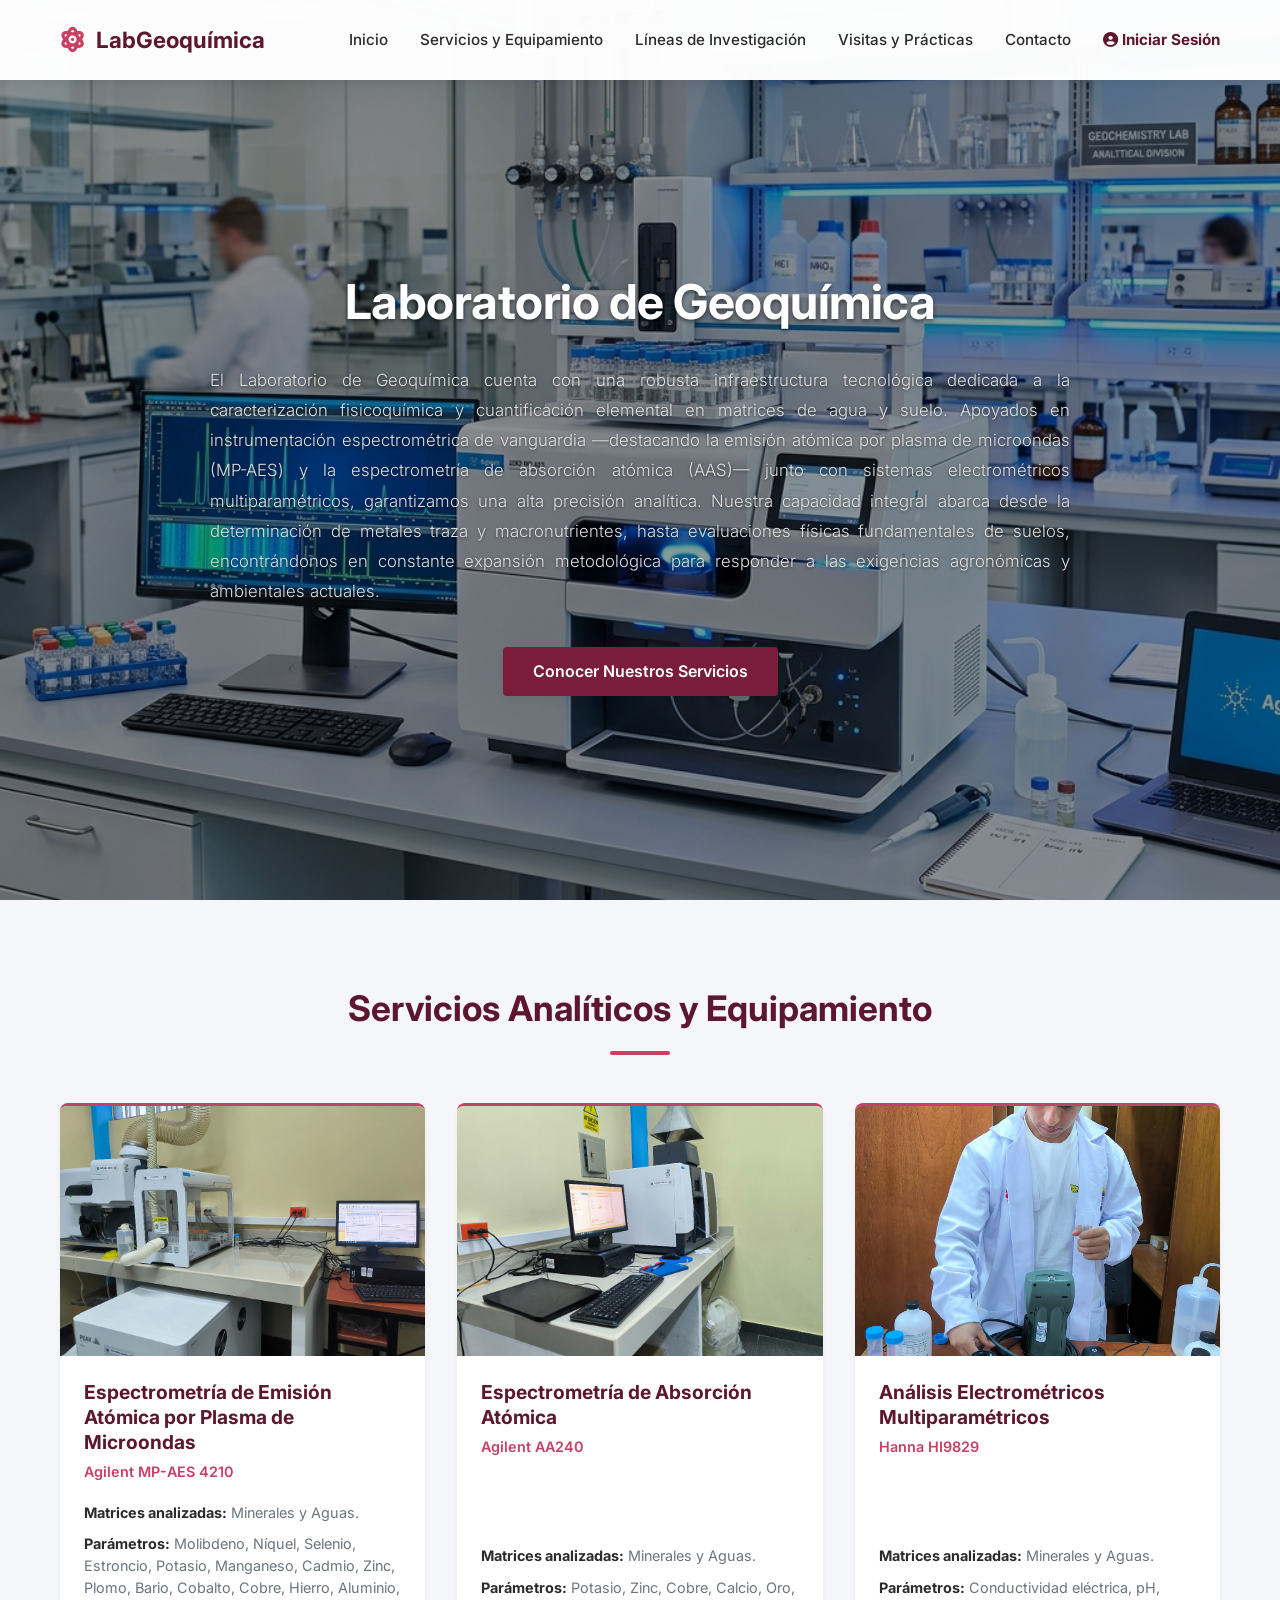
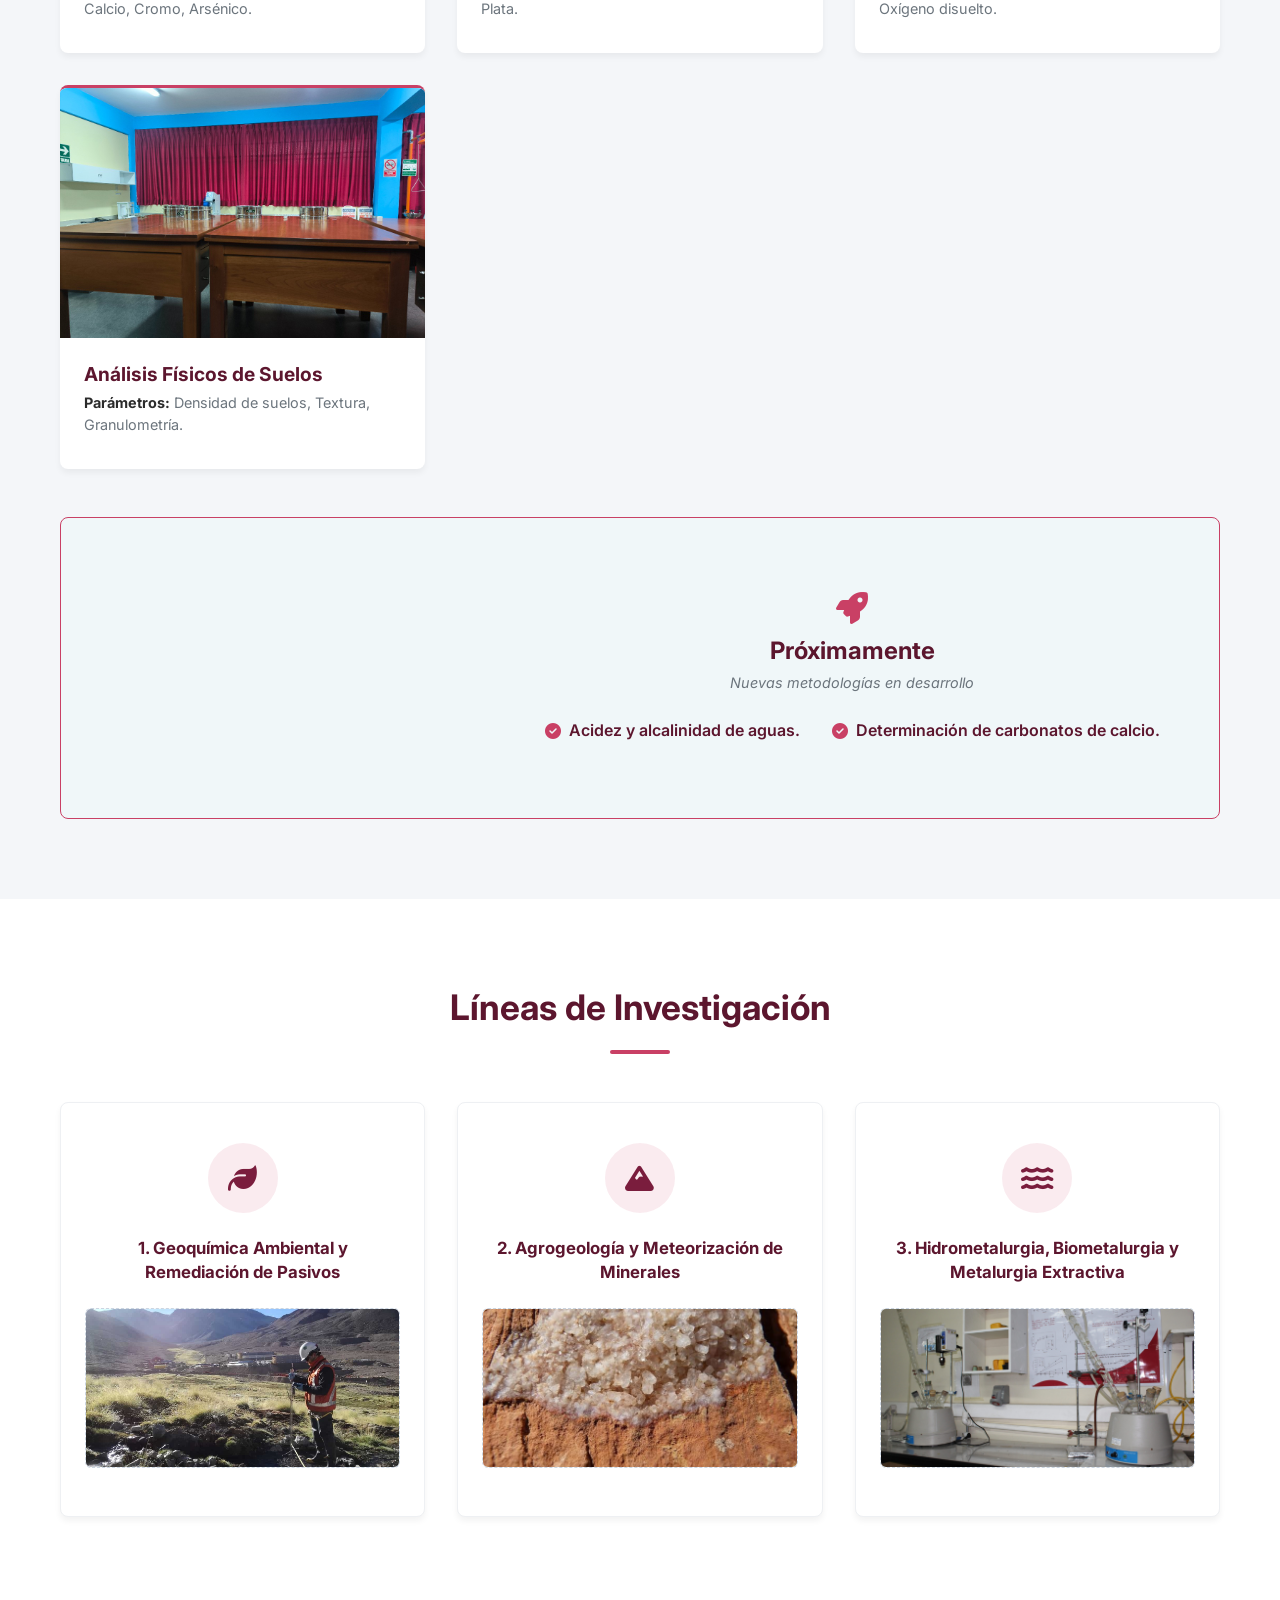
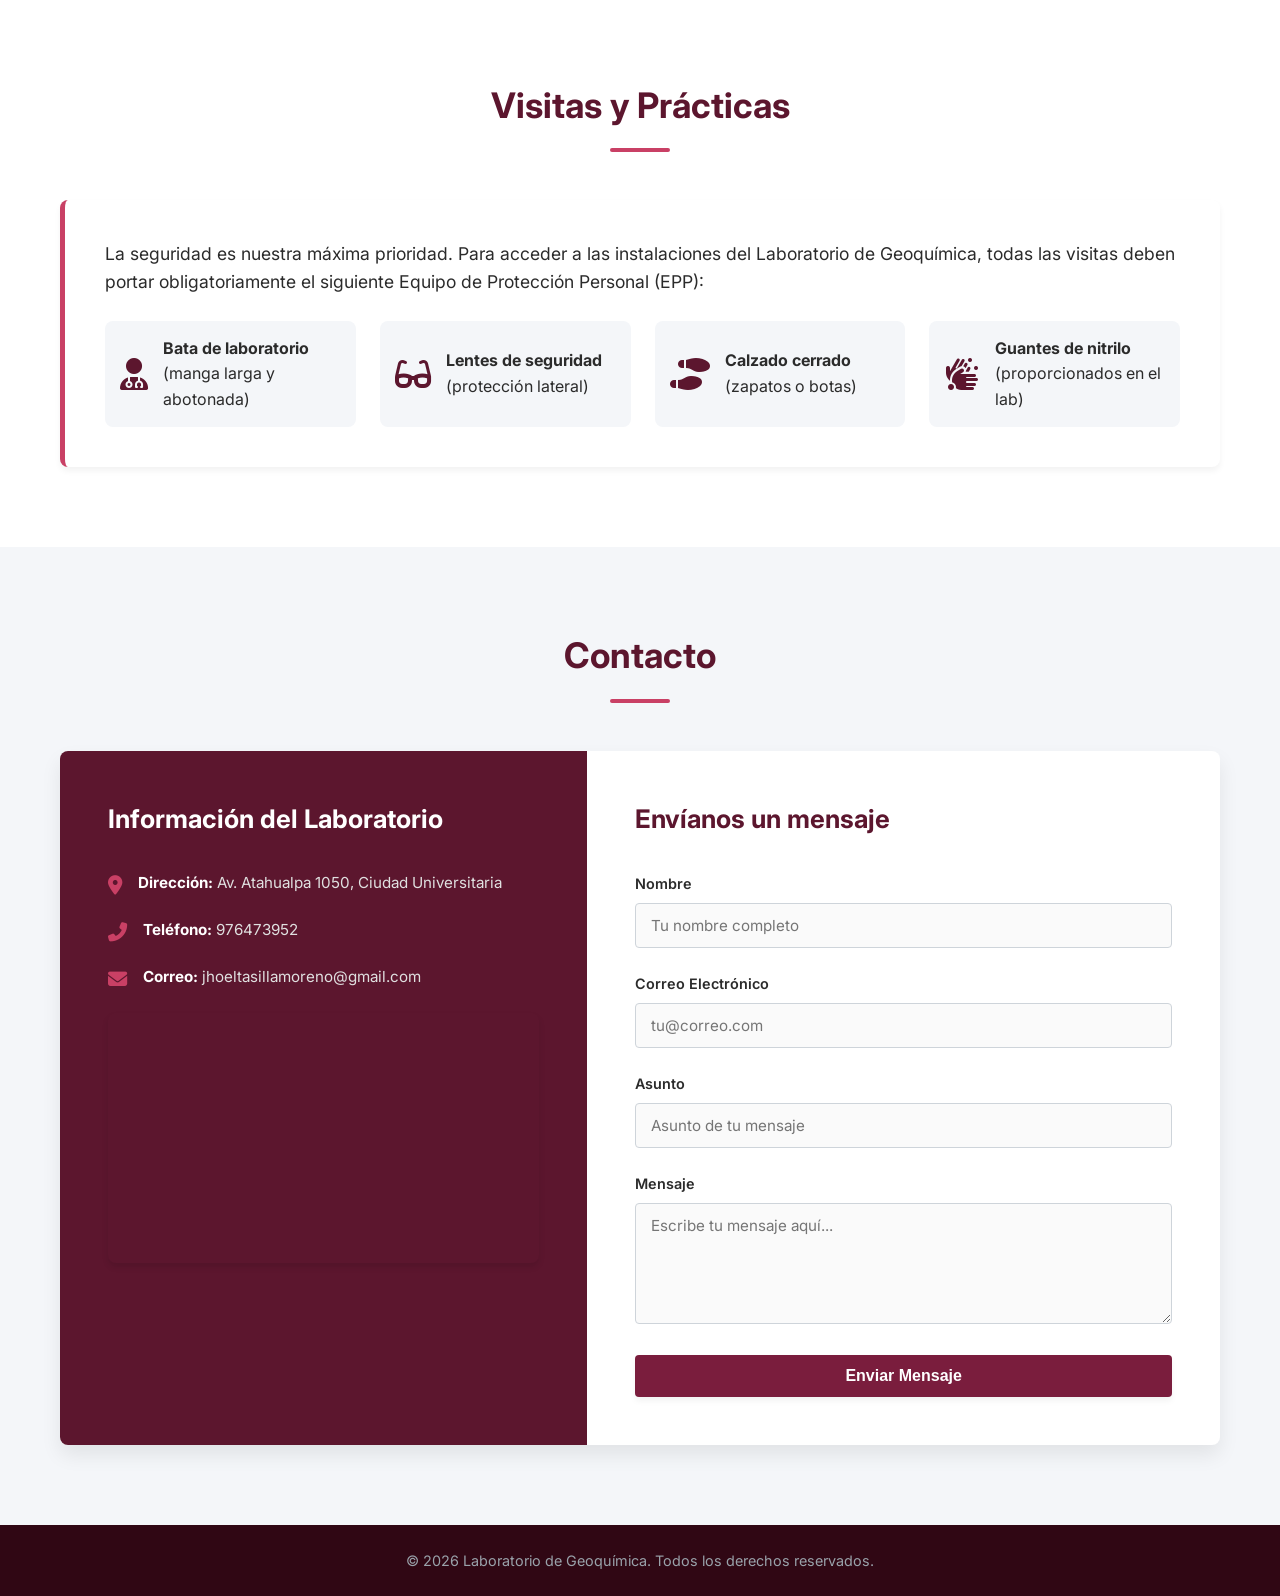
==== geoquimica_lab/index.html @ c83a53cc "init" ====
<!DOCTYPE html>
<html lang="es">
<head>
    <meta charset="UTF-8">
    <meta name="viewport" content="width=device-width, initial-scale=1.0">
    <title>Laboratorio de Geoquímica</title>
    <meta name="description" content="Laboratorio de Geoquímica: caracterización fisicoquímica y cuantificación elemental en matrices de agua y suelo.">
    <!-- Fuentes de Google: Inter (Estilo limpio, científico y moderno) -->
    <link href="https://fonts.googleapis.com/css2?family=Inter:wght@300;400;600;700&display=swap" rel="stylesheet">
    <!-- Iconos de FontAwesome -->
    <link rel="stylesheet" href="https://cdnjs.cloudflare.com/ajax/libs/font-awesome/6.4.0/css/all.min.css">
    <link rel="stylesheet" href="styles.css">
</head>
<body>
    <!-- Navbar -->
    <nav class="navbar">
        <div class="container">
            <a href="#" class="logo"><i class="fas fa-atom"></i> LabGeoquímica</a>
            <ul class="nav-links">
                <li><a href="#inicio">Inicio</a></li>
                <li><a href="#servicios">Servicios y Equipamiento</a></li>
                <li><a href="#investigacion">Líneas de Investigación</a></li>
                <li><a href="#epp">Visitas y Prácticas</a></li>
                <li><a href="#contacto">Contacto</a></li>
                <li><a href="#" id="loginBtn" style="color: var(--primary-color); font-weight: 700;"><i class="fas fa-user-circle"></i> Iniciar Sesión</a></li>
            </ul>
            <div class="hamburger">
                <i class="fas fa-bars"></i>
            </div>
        </div>
    </nav>

    <!-- Sección 1: Hero (Inicio) -->
    <header id="inicio" class="hero">
        <!-- SUGERENCIA DE FOTO: En el CSS (.hero) puedes reemplazar el gradiente de fondo por una fotografía panorámica del laboratorio -->
        <div class="container hero-content">
            <h1 class="reveal">Laboratorio de Geoquímica</h1>
            <p class="reveal">El Laboratorio de Geoquímica cuenta con una robusta infraestructura tecnológica dedicada a la caracterización fisicoquímica y cuantificación elemental en matrices de agua y suelo. Apoyados en instrumentación espectrométrica de vanguardia —destacando la emisión atómica por plasma de microondas (MP-AES) y la espectrometría de absorción atómica (AAS)— junto con sistemas electrométricos multiparamétricos, garantizamos una alta precisión analítica. Nuestra capacidad integral abarca desde la determinación de metales traza y macronutrientes, hasta evaluaciones físicas fundamentales de suelos, encontrándonos en constante expansión metodológica para responder a las exigencias agronómicas y ambientales actuales.</p>
            <a href="#servicios" class="btn btn-primary reveal">Conocer Nuestros Servicios</a>
        </div>
    </header>

    <!-- Sección 2: Servicios Analíticos y Equipamiento -->
    <section id="servicios" class="servicios section-padding bg-light">
        <div class="container">
            <h2 class="section-title reveal">Servicios Analíticos y Equipamiento</h2>
            <div class="grid cards-grid">
                
                <!-- A. Agilent MP-AES 4210 -->
                <a href="detalle-mp-aes.html" target="_blank" class="card reveal" style="text-decoration: none; color: inherit;">
                    <div class="card-img" style="background-image: url('mp-aes.jpg');"></div>
                    <div class="card-content">
                        <h3>Espectrometría de Emisión Atómica por Plasma de Microondas</h3>
                        <p class="subtitle">Agilent MP-AES 4210</p>
                        <div class="card-details">
                            <p><strong>Matrices analizadas:</strong> Minerales y Aguas.</p>
                            <p><strong>Parámetros:</strong> Molibdeno, Níquel, Selenio, Estroncio, Potasio, Manganeso, Cadmio, Zinc, Plomo, Bario, Cobalto, Cobre, Hierro, Aluminio, Calcio, Cromo, Arsénico.</p>
                        </div>
                    </div>
                </a>

                <!-- B. Agilent AA240 -->
                <a href="detalle-aa240.html" target="_blank" class="card reveal" style="text-decoration: none; color: inherit;">
                    <div class="card-img" style="background-image: url('aa240.jpg');"></div>
                    <div class="card-content">
                        <h3>Espectrometría de Absorción Atómica</h3>
                        <p class="subtitle">Agilent AA240</p>
                        <div class="card-details mt-2">
                            <p><strong>Matrices analizadas:</strong> Minerales y Aguas.</p>
                            <p><strong>Parámetros:</strong> Potasio, Zinc, Cobre, Calcio, Oro, Plata.</p>
                        </div>
                    </div>
                </a>

                <!-- C. Hanna HI9829 -->
                <a href="detalle-electrometricos.html" target="_blank" class="card reveal" style="text-decoration: none; color: inherit;">
                    <div class="card-img" style="background-image: url('electroquimicos.jpg');"></div>
                    <div class="card-content">
                        <h3>Análisis Electrométricos Multiparamétricos</h3>
                        <p class="subtitle">Hanna HI9829</p>
                        <div class="card-details mt-2">
                            <p><strong>Matrices analizadas:</strong> Minerales y Aguas.</p>
                            <p><strong>Parámetros:</strong> Conductividad eléctrica, pH, Oxígeno disuelto.</p>
                        </div>
                    </div>
                </a>

                <!-- D. Análisis Físicos de Suelos -->
                <a href="detalle-suelos.html" target="_blank" class="card reveal" style="text-decoration: none; color: inherit;">
                    <div class="card-img" style="background-image: url('granulometria.jpg');"></div>
                    <div class="card-content">
                        <h3>Análisis Físicos de Suelos</h3>
                        <div class="card-details mt-2">
                            <p><strong>Parámetros:</strong> Densidad de suelos, Textura, Granulometría.</p>
                        </div>
                    </div>
                </a>

            </div>

            <!-- E. Próximamente -->
            <a href="detalle-carbonatos.html" target="_blank" class="upcoming-services reveal mt-5" style="text-decoration: none; color: inherit;">
                <div class="upcoming-img" style="background-image: url('carbonatos.jpg');"></div>
                <div class="upcoming-content">
                    <div class="upcoming-header">
                        <i class="fas fa-rocket"></i>
                        <h3>Próximamente</h3>
                        <p>Nuevas metodologías en desarrollo</p>
                    </div>
                    <ul class="upcoming-list">
                        <li><i class="fas fa-check-circle"></i> Acidez y alcalinidad de aguas.</li>
                        <li><i class="fas fa-check-circle"></i> Determinación de carbonatos de calcio.</li>
                    </ul>
                </div>
            </a>
        </div>
    </section>

    <!-- Sección 3: Líneas de Investigación -->
    <section id="investigacion" class="investigacion section-padding">
        <div class="container">
            <h2 class="section-title reveal">Líneas de Investigación</h2>
            <div class="grid research-grid">
                
                <div class="research-item reveal">
                    <div class="icon-box"><i class="fas fa-leaf"></i></div>
                    <h4>1. Geoquímica Ambiental y Remediación de Pasivos</h4>
                    <div style="margin-top: 1.5rem; text-align: center;">
                        <img src="linea1.jpg" alt="Geoquímica Ambiental" style="width: 100%; height: 160px; object-fit: cover; border-radius: 6px; background: #f8f9fa; border: 1px dashed #cbd5e1;">
                    </div>
                </div>

                <div class="research-item reveal">
                    <div class="icon-box"><i class="fas fa-mountain"></i></div>
                    <h4>2. Agrogeología y Meteorización de Minerales</h4>
                    <div style="margin-top: 1.5rem; text-align: center;">
                        <img src="linea2.jpg" alt="Agrogeología" style="width: 100%; height: 160px; object-fit: cover; border-radius: 6px; background: #f8f9fa; border: 1px dashed #cbd5e1;">
                    </div>
                </div>

                <div class="research-item reveal">
                    <div class="icon-box"><i class="fas fa-water"></i></div>
                    <h4>3. Hidrometalurgia, Biometalurgia y Metalurgia Extractiva</h4>
                    <div style="margin-top: 1.5rem; text-align: center;">
                        <img src="linea3.jpg" alt="Hidrometalurgia y Biometalurgia" style="width: 100%; height: 160px; object-fit: cover; border-radius: 6px; background: #f8f9fa; border: 1px dashed #cbd5e1;">
                    </div>
                </div>

            </div>
        </div>
    </section>

    <!-- Sección EPP: Visitas y Prácticas -->
    <section id="epp" class="section-padding">
        <div class="container">
            <h2 class="section-title reveal">Visitas y Prácticas</h2>
            <div class="reveal" style="background: var(--bg-white); padding: 2.5rem; border-radius: 8px; box-shadow: var(--shadow-sm); border-left: 5px solid var(--accent-color);">
                <p style="margin-bottom: 1.5rem; font-size: 1.1rem; color: var(--text-color);">La seguridad es nuestra máxima prioridad. Para acceder a las instalaciones del Laboratorio de Geoquímica, todas las visitas deben portar obligatoriamente el siguiente Equipo de Protección Personal (EPP):</p>
                <div class="grid" style="grid-template-columns: repeat(auto-fit, minmax(200px, 1fr)); gap: 1.5rem;">
                    <div style="display: flex; align-items: center; gap: 15px; padding: 15px; background: var(--bg-light); border-radius: 8px;">
                        <i class="fas fa-user-md" style="font-size: 2rem; color: var(--primary-color);"></i>
                        <span><strong>Bata de laboratorio</strong> (manga larga y abotonada)</span>
                    </div>
                    <div style="display: flex; align-items: center; gap: 15px; padding: 15px; background: var(--bg-light); border-radius: 8px;">
                        <i class="fas fa-glasses" style="font-size: 2rem; color: var(--primary-color);"></i>
                        <span><strong>Lentes de seguridad</strong> (protección lateral)</span>
                    </div>
                    <div style="display: flex; align-items: center; gap: 15px; padding: 15px; background: var(--bg-light); border-radius: 8px;">
                        <i class="fas fa-shoe-prints" style="font-size: 2rem; color: var(--primary-color);"></i>
                        <span><strong>Calzado cerrado</strong> (zapatos o botas)</span>
                    </div>
                    <div style="display: flex; align-items: center; gap: 15px; padding: 15px; background: var(--bg-light); border-radius: 8px;">
                        <i class="fas fa-hands-wash" style="font-size: 2rem; color: var(--primary-color);"></i>
                        <span><strong>Guantes de nitrilo</strong> (proporcionados en el lab)</span>
                    </div>
                </div>
            </div>
        </div>
    </section>

    <!-- Sección 4: Contacto -->
    <section id="contacto" class="contacto section-padding bg-light">
        <div class="container">
            <h2 class="section-title reveal">Contacto</h2>
            <div class="contact-wrapper">
                
                <div class="contact-info reveal">
                    <h3>Información del Laboratorio</h3>
                    <div class="info-item">
                        <i class="fas fa-map-marker-alt"></i>
                        <p><strong>Dirección:</strong> Av. Atahualpa 1050, Ciudad Universitaria</p>
                    </div>
                    <div class="info-item">
                        <i class="fas fa-phone-alt"></i>
                        <p><strong>Teléfono:</strong> 976473952</p>
                    </div>
                    <div class="info-item">
                        <i class="fas fa-envelope"></i>
                        <p><strong>Correo:</strong> jhoeltasillamoreno@gmail.com</p>
                    </div>

                    <!-- Integración con Google Maps -->
                    <div class="mt-3" style="width: 100%; height: 250px;">
                        <iframe 
                            src="https://maps.google.com/maps?q=Av.%20Atahualpa%201050,%20Ciudad%20Universitaria&t=&z=16&ie=UTF8&iwloc=&output=embed" 
                            width="100%" 
                            height="100%" 
                            style="border:0; border-radius: 8px; box-shadow: 0 4px 6px rgba(0,0,0,0.1);" 
                            allowfullscreen="" 
                            loading="lazy">
                        </iframe>
                    </div>
                </div>

                <div class="contact-form-container reveal">
                    <h3>Envíanos un mensaje</h3>
                    <form id="contactForm" class="contact-form" action="https://formsubmit.co/stasillam15@unc.edu.pe" method="POST">
                        <input type="hidden" name="_captcha" value="false">
                        <input type="hidden" name="_template" value="table">
                        <div class="form-group">
                            <label for="nombre">Nombre</label>
                            <input type="text" id="nombre" name="nombre" required placeholder="Tu nombre completo">
                        </div>
                        <div class="form-group">
                            <label for="correo">Correo Electrónico</label>
                            <input type="email" id="correo" name="correo" required placeholder="tu@correo.com">
                        </div>
                        <div class="form-group">
                            <label for="asunto">Asunto</label>
                            <input type="text" id="asunto" name="asunto" required placeholder="Asunto de tu mensaje">
                        </div>
                        <div class="form-group">
                            <label for="mensaje">Mensaje</label>
                            <textarea id="mensaje" name="mensaje" rows="5" required placeholder="Escribe tu mensaje aquí..."></textarea>
                        </div>
                        <button type="submit" class="btn btn-primary w-100">Enviar Mensaje</button>
                    </form>
                </div>

            </div>
        </div>
    </section>

    <!-- Footer -->
    <footer class="footer">
        <div class="container">
            <p>&copy; 2026 Laboratorio de Geoquímica. Todos los derechos reservados.</p>
        </div>
    </footer>

    <!-- Login Modal -->
    <div id="loginModal" class="modal-overlay">
        <div class="modal-content">
            <span class="close-modal">&times;</span>
            <h2 style="color: var(--primary-color); margin-bottom: 1.5rem; text-align: center;"><i class="fas fa-lock"></i> Acceso al Dashboard</h2>
            <form id="loginForm">
                <div style="margin-bottom: 1rem;">
                    <label for="userId" style="display:block; margin-bottom: 0.5rem; font-weight: 600;">Nombre o ID de Usuario</label>
                    <input type="text" id="userId" placeholder="Ingresa tu usuario" required style="width: 100%; padding: 10px; border: 1px solid #ccc; border-radius: 4px;">
                </div>
                <div style="margin-bottom: 1.5rem;">
                    <label for="userPassword" style="display:block; margin-bottom: 0.5rem; font-weight: 600;">Contraseña</label>
                    <input type="password" id="userPassword" placeholder="Tu contraseña" required style="width: 100%; padding: 10px; border: 1px solid #ccc; border-radius: 4px;">
                </div>
                <div id="loginError" style="color: red; font-size: 0.9rem; margin-bottom: 1rem; display: none; text-align: center;">Credenciales incorrectas.</div>
                <button type="submit" class="btn btn-primary" style="width: 100%;">Ingresar</button>
            </form>
        </div>
    </div>

    <script src="script.js"></script>
</body>
</html>
---- geoquimica_lab/styles.css ----
/* 
   =============================================
   VARIABLES Y CONFIGURACIÓN BASE (Paleta de color)
   ============================================= 
*/
:root {
    --primary-color: #5c162e;      /* Color vino profundo */
    --secondary-color: #7a1d3d;    /* Color vino medio */
    --accent-color: #c94065;       /* Rojo vino vibrante para detalles */
    --bg-light: #f4f6f9;           /* Gris muy claro limpio */
    --bg-white: #ffffff;           /* Blanco puro */
    --text-main: #2b2b2b;          /* Texto gris oscuro para fácil lectura */
    --text-muted: #6c757d;         /* Texto secundario */
    --transition: all 0.3s ease;
    --shadow-sm: 0 4px 6px rgba(0, 0, 0, 0.05);
    --shadow-md: 0 10px 20px rgba(0, 0, 0, 0.08);
}

* {
    margin: 0;
    padding: 0;
    box-sizing: border-box;
}

html {
    scroll-behavior: smooth;
    font-size: 16px;
}

body {
    font-family: 'Inter', sans-serif;
    color: var(--text-main);
    line-height: 1.6;
    background-color: var(--bg-white);
    overflow-x: hidden;
}

/* =============================================
   CLASES DE UTILIDAD GENERALES
   ============================================= */
.container {
    max-width: 1200px;
    margin: 0 auto;
    padding: 0 20px;
}

.section-padding {
    padding: 5rem 0;
}

.bg-light {
    background-color: var(--bg-light);
}

.mt-2 { margin-top: 1rem; }
.mt-3 { margin-top: 1.5rem; }
.mt-5 { margin-top: 3rem; }
.w-100 { width: 100%; }

.section-title {
    text-align: center;
    font-size: 2.2rem;
    color: var(--primary-color);
    margin-bottom: 3rem;
    position: relative;
    font-weight: 700;
}

/* Subrayado elegante para los títulos de sección */
.section-title::after {
    content: '';
    display: block;
    width: 60px;
    height: 4px;
    background-color: var(--accent-color);
    margin: 15px auto 0;
    border-radius: 2px;
}

.grid {
    display: grid;
    gap: 2rem;
}

/* Botones */
.btn {
    display: inline-block;
    padding: 12px 30px;
    border-radius: 4px;
    font-weight: 600;
    text-decoration: none;
    text-align: center;
    cursor: pointer;
    transition: var(--transition);
    border: none;
    font-size: 1rem;
}

.btn-primary {
    background-color: var(--secondary-color);
    color: var(--bg-white);
    box-shadow: var(--shadow-sm);
}

.btn-primary:hover {
    background-color: var(--primary-color);
    transform: translateY(-2px);
    box-shadow: var(--shadow-md);
}

/* Animaciones Reveal (Scroll) */
.reveal {
    opacity: 0;
    transform: translateY(30px);
    transition: all 0.8s ease-out;
}
.reveal.active {
    opacity: 1;
    transform: translateY(0);
}

/* =============================================
   MENÚ DE NAVEGACIÓN (NAVBAR)
   ============================================= */
.navbar {
    position: fixed;
    top: 0;
    left: 0;
    width: 100%;
    background-color: rgba(255, 255, 255, 0.98);
    box-shadow: var(--shadow-sm);
    z-index: 1000;
    transition: var(--transition);
}

.navbar .container {
    display: flex;
    justify-content: space-between;
    align-items: center;
    height: 80px;
}

.logo {
    font-size: 1.4rem;
    font-weight: 700;
    color: var(--primary-color);
    text-decoration: none;
    display: flex;
    align-items: center;
    gap: 10px;
}

.logo i {
    color: var(--accent-color);
    font-size: 1.6rem;
}

.nav-links {
    list-style: none;
    display: flex;
    gap: 2rem;
}

.nav-links a {
    text-decoration: none;
    color: var(--text-main);
    font-weight: 500;
    transition: var(--transition);
    position: relative;
    font-size: 0.95rem;
}

.nav-links a::after {
    content: '';
    position: absolute;
    width: 0;
    height: 2px;
    bottom: -6px;
    left: 0;
    background-color: var(--accent-color);
    transition: var(--transition);
}

.nav-links a:hover {
    color: var(--primary-color);
}

.nav-links a:hover::after {
    width: 100%;
}

.hamburger {
    display: none;
    font-size: 1.5rem;
    cursor: pointer;
    color: var(--primary-color);
}

/* =============================================
   SECCIÓN HERO (INICIO)
   ============================================= */
.hero {
    min-height: 100vh;
    display: flex;
    align-items: center;
    position: relative;
    background: url('espectrometro.png') center/cover no-repeat;
    background-attachment: fixed; /* Agrega un sutil efecto parallax */
    color: var(--bg-white);
    text-align: center;
    padding: 100px 20px 40px; /* Offset for navbar */
}

.hero::before {
    content: '';
    position: absolute;
    top: 0;
    left: 0;
    width: 100%;
    height: 100%;
    /* Capa oscura semitransparente para dar legibilidad al texto si usas foto */
    background: rgba(0, 0, 0, 0.4); 
    z-index: 1;
}

.hero-content {
    position: relative;
    z-index: 2;
    max-width: 900px;
}

.hero h1 {
    font-size: 3rem;
    font-weight: 700;
    margin-bottom: 1.5rem;
    letter-spacing: -0.5px;
    text-shadow: 0 2px 4px rgba(0,0,0,0.5);
}

.hero p {
    font-size: 1.05rem;
    font-weight: 300;
    margin-bottom: 2.5rem;
    line-height: 1.8;
    color: #e0e0e0;
    text-shadow: 0 1px 3px rgba(0,0,0,0.5);
    text-align: justify;
}

/* =============================================
   SECCIÓN: SERVICIOS Y EQUIPAMIENTO
   ============================================= */
.cards-grid {
    grid-template-columns: repeat(auto-fit, minmax(280px, 1fr));
}

.card {
    background-color: var(--bg-white);
    border-radius: 8px;
    overflow: hidden;
    box-shadow: var(--shadow-sm);
    transition: var(--transition);
    border-top: 3px solid var(--accent-color);
    display: flex;
    flex-direction: column;
}

.card:hover {
    transform: translateY(-8px);
    box-shadow: var(--shadow-md);
}

.card-img {
    height: 250px;
    background-color: #e9ecef;
    background-size: cover;
    background-position: center;
}

.card-content {
    padding: 1.5rem;
    flex-grow: 1;
    display: flex;
    flex-direction: column;
}

.card h3 {
    font-size: 1.2rem;
    color: var(--primary-color);
    margin-bottom: 0.3rem;
    line-height: 1.3;
}

.card .subtitle {
    font-size: 0.9rem;
    color: var(--accent-color);
    font-weight: 600;
    margin-bottom: 1.2rem;
}

.card-details {
    font-size: 0.9rem;
    color: var(--text-muted);
    margin-top: auto;
}

.card-details p {
    margin-bottom: 0.6rem;
    line-height: 1.5;
}

.card-details strong {
    color: var(--text-main);
}

/* Próximamente (Metodologías en desarrollo) */
.upcoming-services {
    background-color: #f0f7f9;
    border: 1px solid var(--accent-color);
    border-radius: 8px;
    padding: 0;
    text-align: center;
    display: flex;
    overflow: hidden;
    flex-wrap: wrap;
}

.upcoming-img {
    flex: 1;
    min-width: 300px;
    background-size: cover;
    background-position: center;
    min-height: 300px;
}

.upcoming-content {
    flex: 1.5;
    padding: 3rem;
    display: flex;
    flex-direction: column;
    justify-content: center;
}

.upcoming-header {
    margin-bottom: 1.5rem;
}

.upcoming-header i {
    font-size: 2rem;
    color: var(--accent-color);
    margin-bottom: 0.5rem;
}

.upcoming-header h3 {
    color: var(--primary-color);
    font-size: 1.5rem;
}

.upcoming-header p {
    color: var(--text-muted);
    font-style: italic;
    font-size: 0.9rem;
}

.upcoming-list {
    list-style: none;
    display: flex;
    flex-wrap: wrap;
    justify-content: center;
    gap: 2rem;
}

.upcoming-list li {
    font-size: 1rem;
    font-weight: 600;
    color: var(--primary-color);
    display: flex;
    align-items: center;
    gap: 0.5rem;
}

.upcoming-list i {
    color: var(--accent-color);
}

/* =============================================
   SECCIÓN: LÍNEAS DE INVESTIGACIÓN
   ============================================= */
.research-grid {
    grid-template-columns: repeat(auto-fit, minmax(240px, 1fr));
}

.research-item {
    text-align: center;
    padding: 2.5rem 1.5rem;
    background-color: var(--bg-white);
    border-radius: 8px;
    box-shadow: var(--shadow-sm);
    transition: var(--transition);
    border: 1px solid #eef0f3;
}

.research-item:hover {
    box-shadow: var(--shadow-md);
    transform: translateY(-5px);
    border-color: var(--accent-color);
}

.research-item .icon-box {
    width: 70px;
    height: 70px;
    margin: 0 auto 1.5rem;
    background-color: rgba(201, 64, 101, 0.1);
    border-radius: 50%;
    display: flex;
    align-items: center;
    justify-content: center;
    font-size: 1.8rem;
    color: var(--secondary-color);
    transition: var(--transition);
}

.research-item:hover .icon-box {
    background-color: var(--secondary-color);
    color: var(--bg-white);
}

.research-item h4 {
    font-size: 1.05rem;
    color: var(--primary-color);
    line-height: 1.4;
}

/* =============================================
   SECCIÓN: CONTACTO
   ============================================= */
.contact-wrapper {
    display: grid;
    grid-template-columns: 1fr 1.2fr;
    gap: 0; /* Sin gap porque están pegados, lo manejaremos con padding interno */
    background: var(--bg-white);
    border-radius: 8px;
    overflow: hidden;
    box-shadow: var(--shadow-md);
}

.contact-info {
    padding: 3rem;
    background-color: var(--primary-color);
    color: var(--bg-white);
}

.contact-info h3 {
    font-size: 1.6rem;
    margin-bottom: 2rem;
    color: var(--bg-white);
}

.info-item {
    display: flex;
    align-items: flex-start;
    gap: 1rem;
    margin-bottom: 1.5rem;
}

.info-item i {
    font-size: 1.2rem;
    color: var(--accent-color);
    margin-top: 4px;
}

.info-item p {
    font-size: 0.95rem;
    line-height: 1.5;
    color: #e0e0e0;
}

.info-item strong {
    color: var(--bg-white);
}

/* Contenedor del Mapa */
.map-placeholder {
    width: 100%;
    height: 220px;
    background-color: rgba(0, 0, 0, 0.2);
    border-radius: 4px;
    display: flex;
    flex-direction: column;
    align-items: center;
    justify-content: center;
    color: rgba(255, 255, 255, 0.6);
    border: 1px dashed rgba(255, 255, 255, 0.3);
    text-align: center;
    padding: 1rem;
}

.map-placeholder i {
    font-size: 2rem;
    margin-bottom: 0.5rem;
}

.contact-form-container {
    padding: 3rem;
}

.contact-form-container h3 {
    font-size: 1.6rem;
    color: var(--primary-color);
    margin-bottom: 2rem;
}

.form-group {
    margin-bottom: 1.5rem;
}

.form-group label {
    display: block;
    margin-bottom: 0.5rem;
    font-weight: 600;
    color: var(--text-main);
    font-size: 0.9rem;
}

.form-group input,
.form-group textarea {
    width: 100%;
    padding: 12px 15px;
    border: 1px solid #ced4da;
    border-radius: 4px;
    font-family: inherit;
    font-size: 0.95rem;
    transition: var(--transition);
    background-color: #fafafa;
}

.form-group input:focus,
.form-group textarea:focus {
    outline: none;
    border-color: var(--secondary-color);
    background-color: var(--bg-white);
    box-shadow: 0 0 0 3px rgba(122, 29, 61, 0.1);
}

/* =============================================
   FOOTER
   ============================================= */
.footer {
    background-color: #300714;
    color: #99a2aa;
    text-align: center;
    padding: 1.5rem 0;
    font-size: 0.9rem;
}

/* =============================================
   DISEÑO RESPONSIVE (MEDIA QUERIES)
   ============================================= */
@media (max-width: 992px) {
    .contact-wrapper {
        grid-template-columns: 1fr;
    }
}

@media (max-width: 768px) {
    .hero h1 { font-size: 2.2rem; }
    .hero p { 
        font-size: 0.95rem; 
        text-align: left;
    }
    .section-title { font-size: 1.8rem; }
    
    /* Adaptación del menú para móvil */
    .nav-links {
        position: absolute;
        top: 80px;
        left: -100%;
        flex-direction: column;
        background-color: var(--bg-white);
        width: 100%;
        text-align: center;
        transition: 0.3s cubic-bezier(0.4, 0, 0.2, 1);
        box-shadow: var(--shadow-md);
        gap: 0;
    }
    
    .nav-links.active {
        left: 0;
    }
    
    .nav-links li {
        margin: 0;
    }
    
    .nav-links a {
        display: block;
        padding: 1.5rem;
        border-bottom: 1px solid #f1f1f1;
    }
    
    .hamburger {
        display: block;
    }

    .contact-info, .contact-form-container {
        padding: 2rem 1.5rem;
    }
}

/* =============================================
   MODAL DE LOGIN
   ============================================= */
.modal-overlay {
    position: fixed;
    top: 0;
    left: 0;
    width: 100%;
    height: 100%;
    background: rgba(0, 0, 0, 0.6);
    display: flex;
    justify-content: center;
    align-items: center;
    z-index: 2000;
    opacity: 0;
    visibility: hidden;
    transition: all 0.3s ease;
}

.modal-overlay.active {
    opacity: 1;
    visibility: visible;
}

.modal-content {
    background: var(--bg-white);
    padding: 2.5rem;
    border-radius: 8px;
    width: 90%;
    max-width: 400px;
    position: relative;
    box-shadow: 0 10px 25px rgba(0,0,0,0.2);
    transform: translateY(-20px);
    transition: all 0.3s ease;
}

.modal-overlay.active .modal-content {
    transform: translateY(0);
}

.close-modal {
    position: absolute;
    top: 15px;
    right: 20px;
    font-size: 1.5rem;
    cursor: pointer;
    color: #666;
    transition: color 0.2s ease;
}

.close-modal:hover {
    color: var(--primary-color);
}
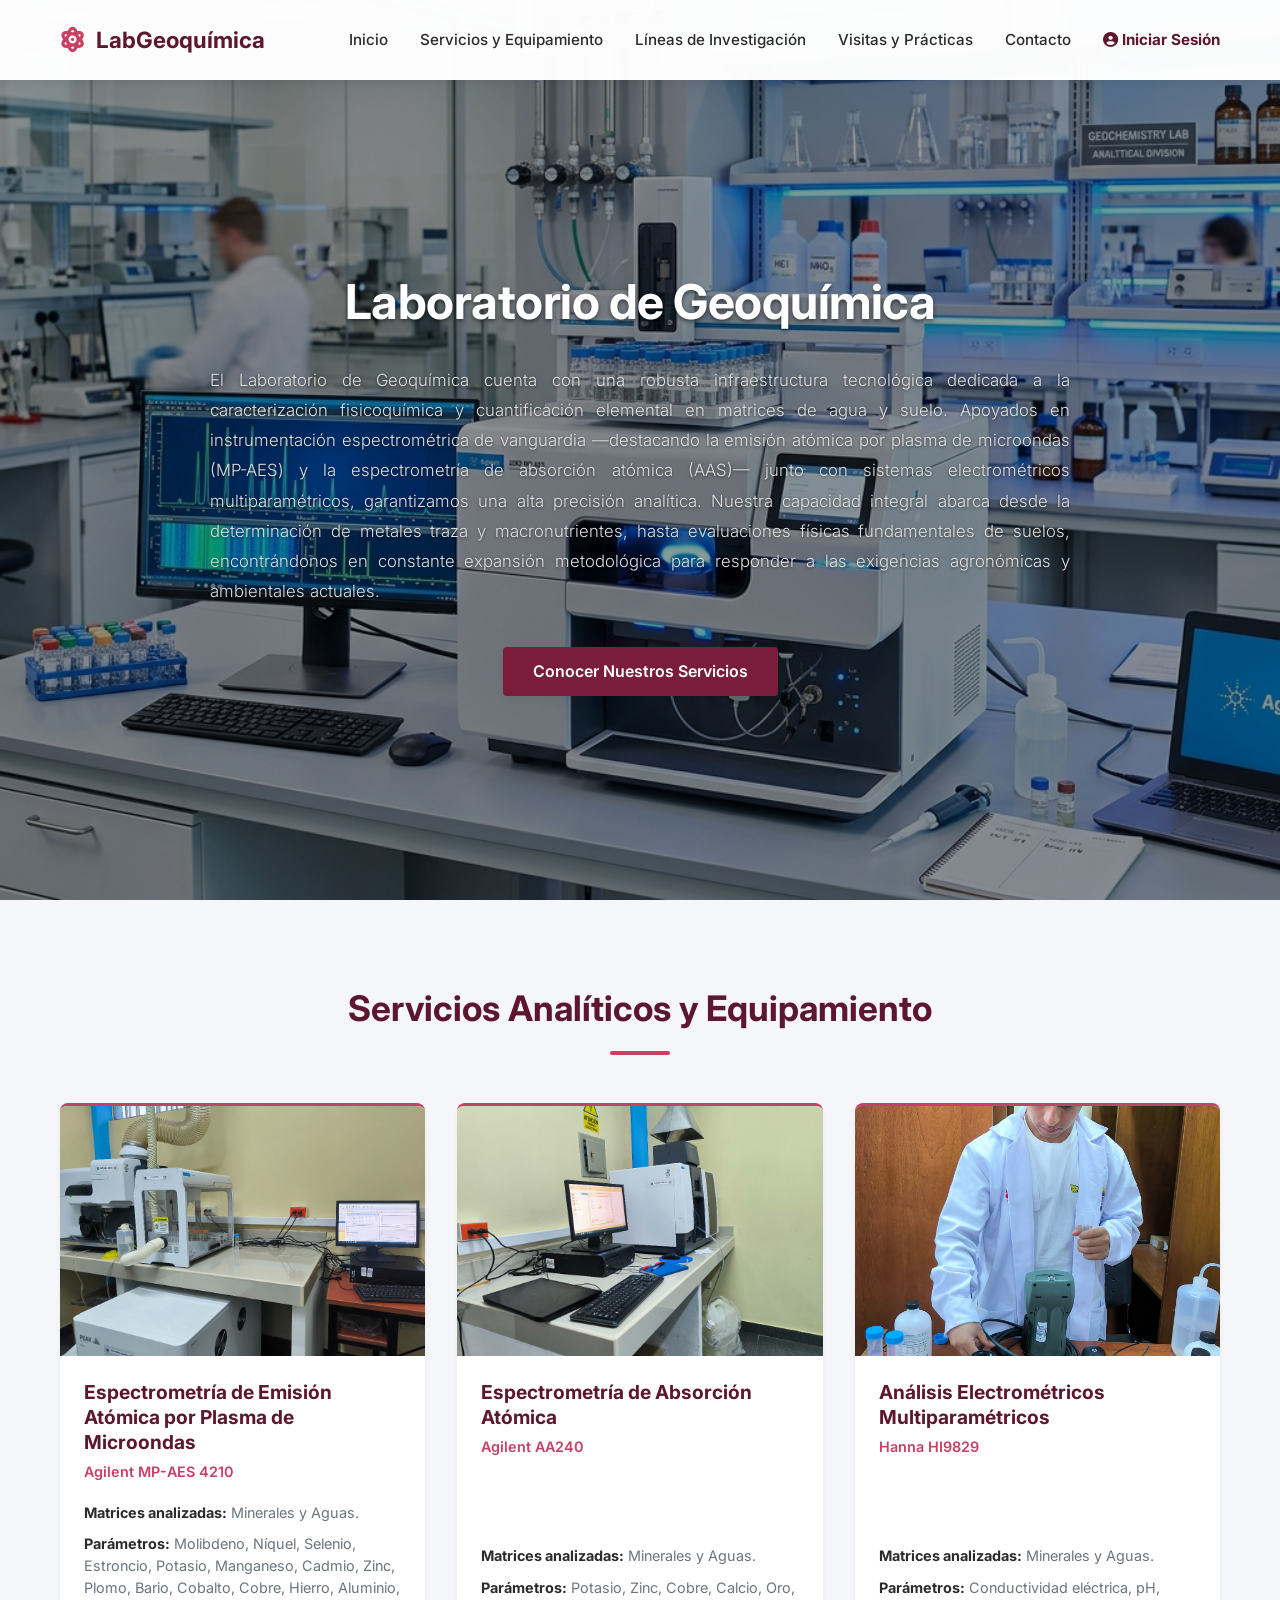
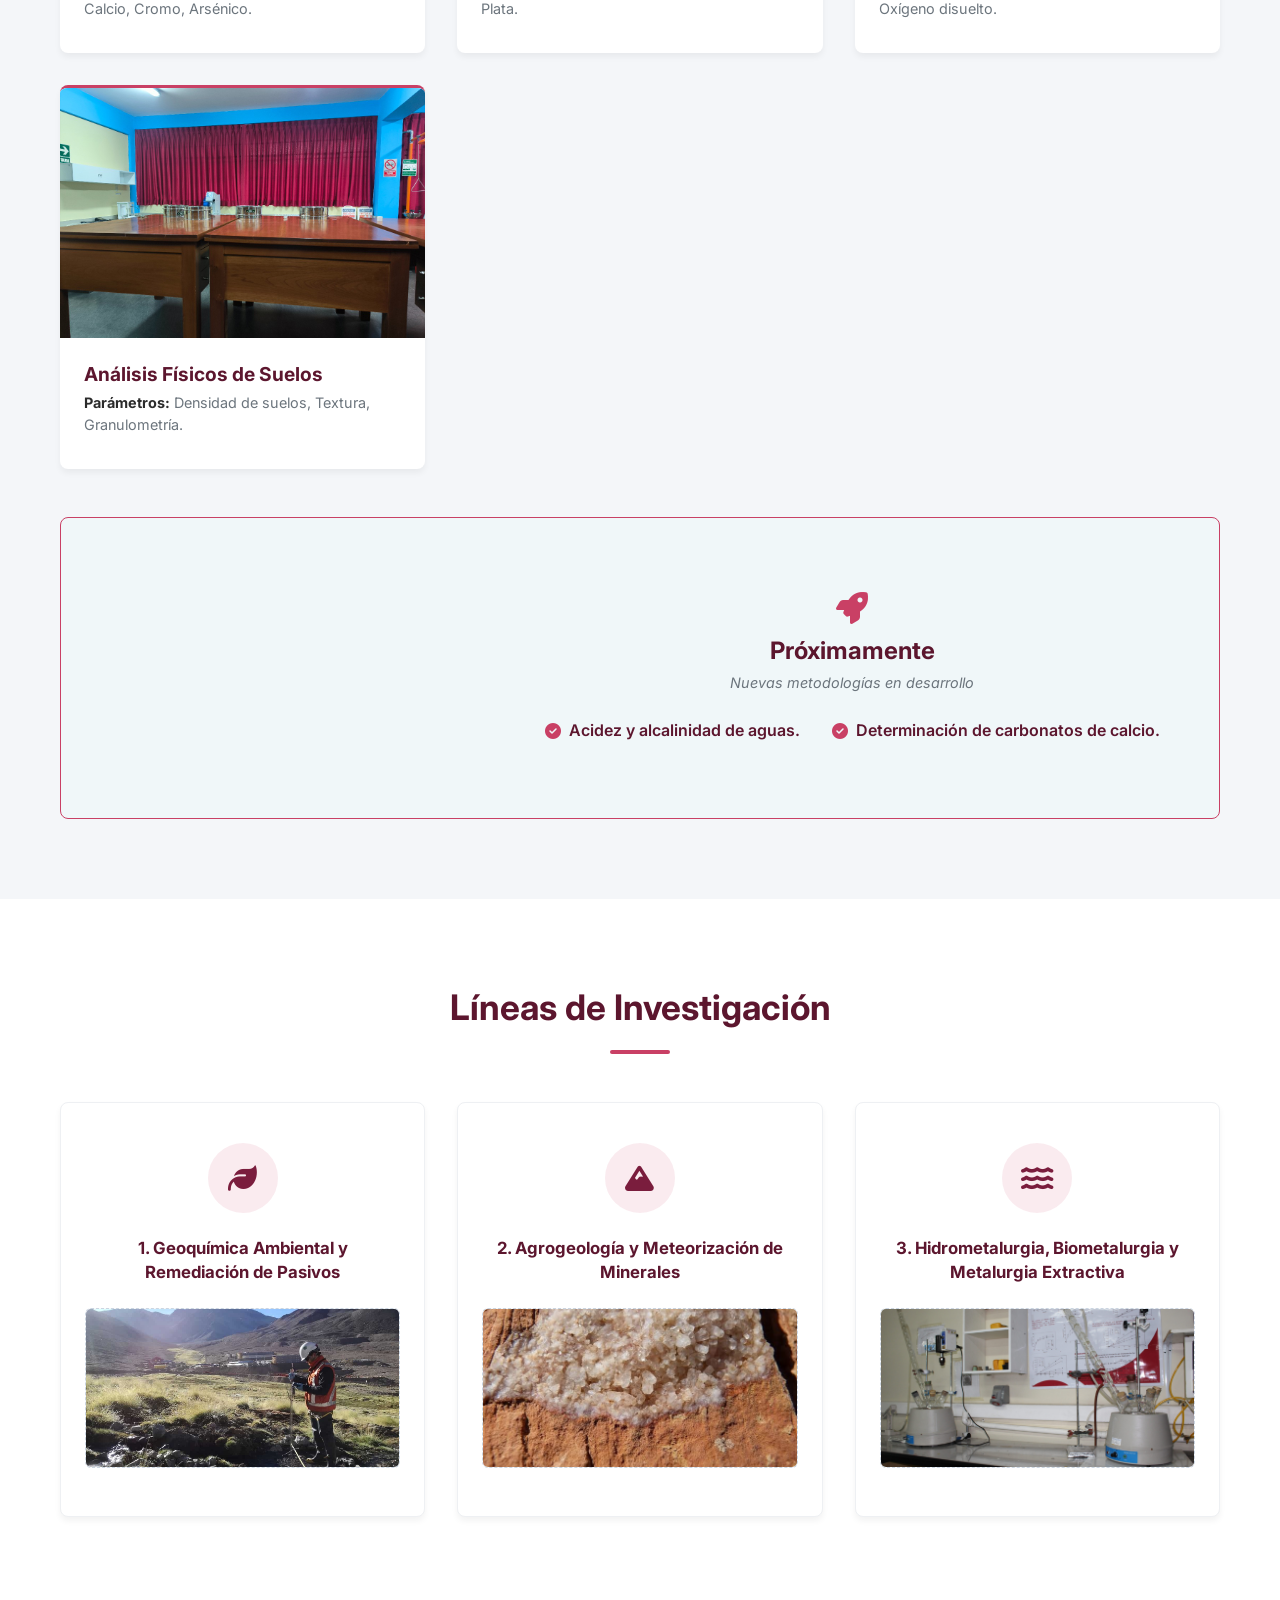
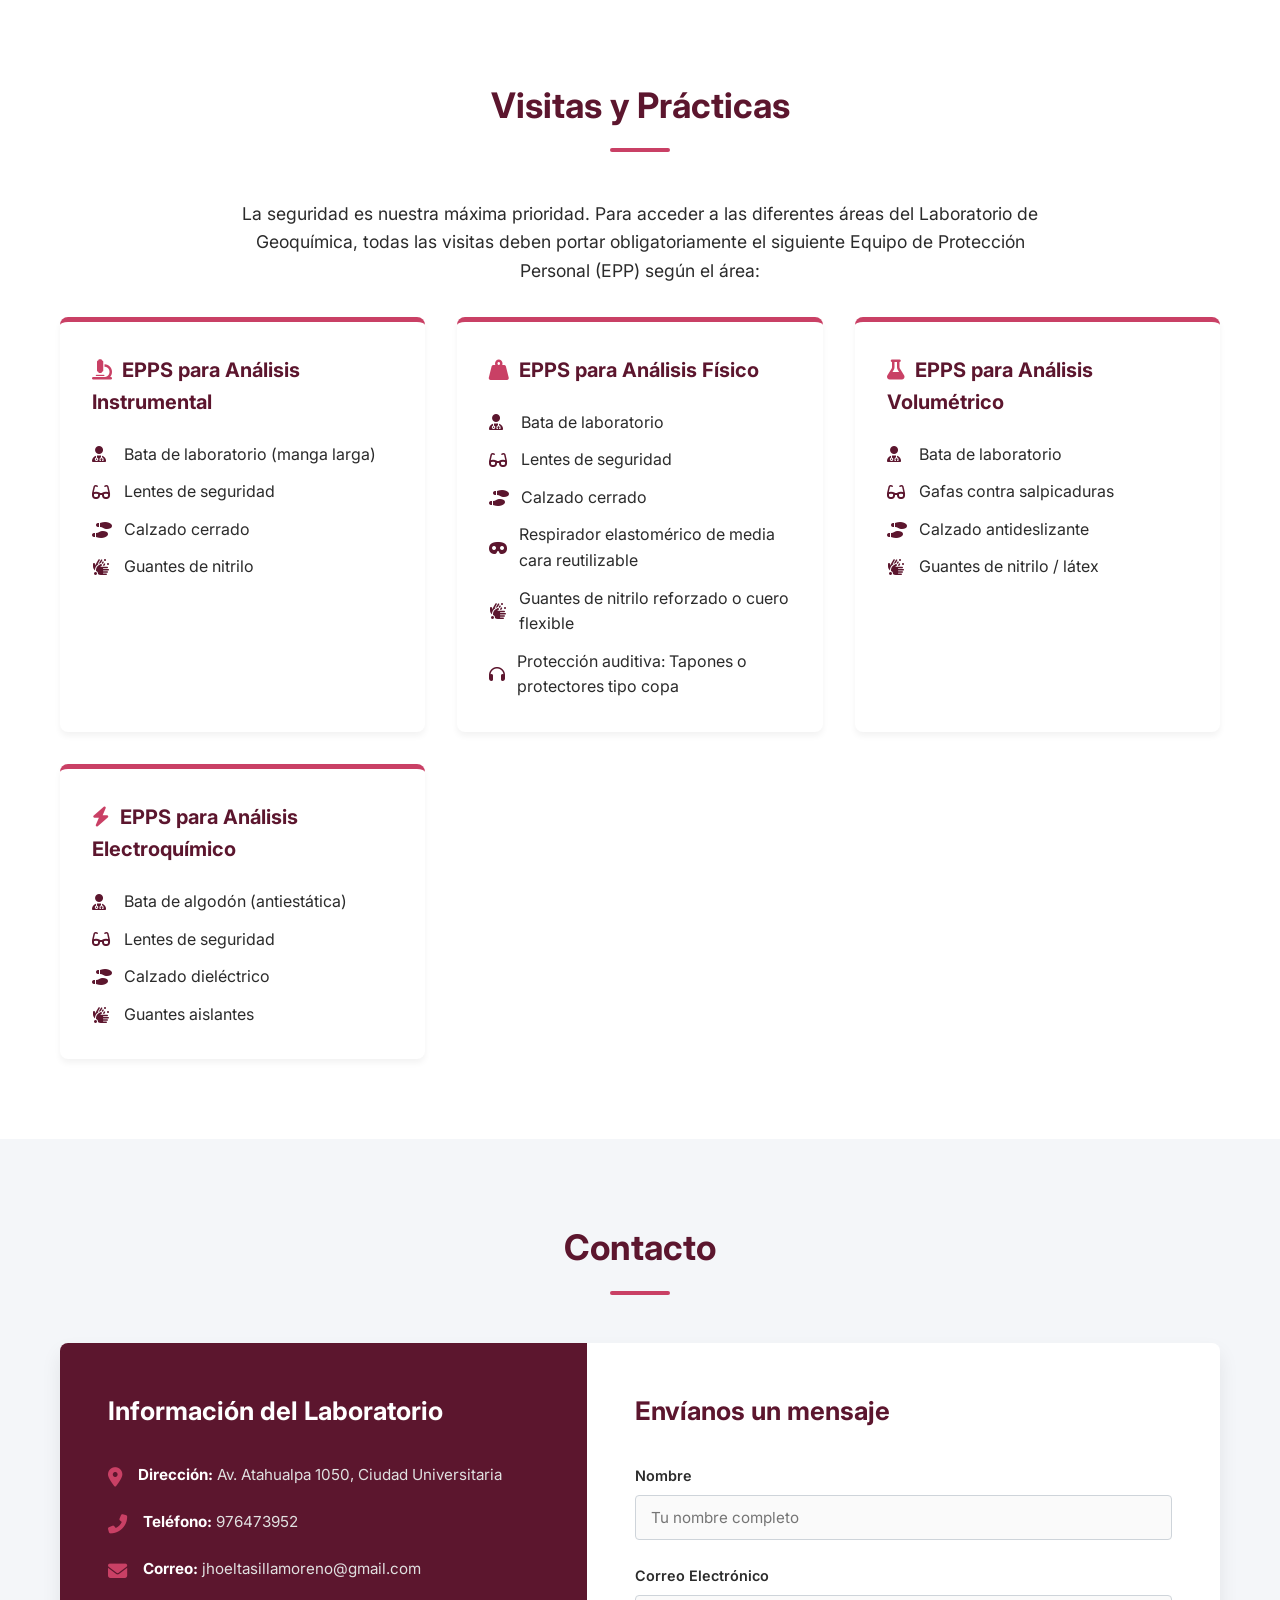
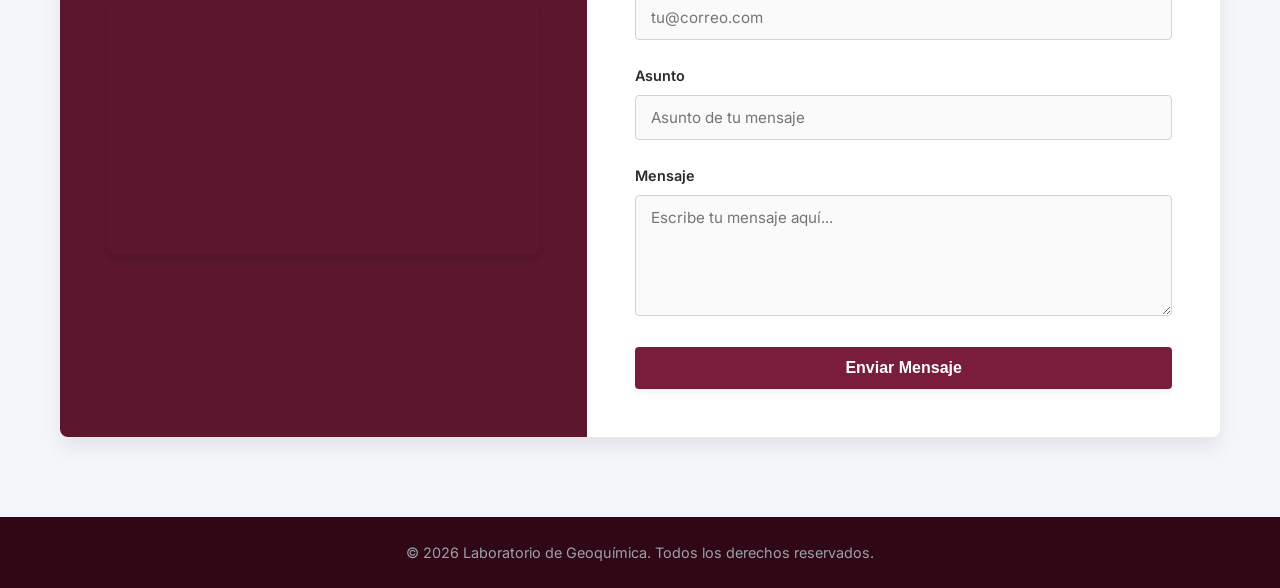
==== commit 67d4adbd: "Update index.html" ====
--- a/geoquimica_lab/index.html
+++ b/geoquimica_lab/index.html
@@ -154,25 +154,50 @@
     <section id="epp" class="section-padding">
         <div class="container">
             <h2 class="section-title reveal">Visitas y Prácticas</h2>
-            <div class="reveal" style="background: var(--bg-white); padding: 2.5rem; border-radius: 8px; box-shadow: var(--shadow-sm); border-left: 5px solid var(--accent-color);">
-                <p style="margin-bottom: 1.5rem; font-size: 1.1rem; color: var(--text-color);">La seguridad es nuestra máxima prioridad. Para acceder a las instalaciones del Laboratorio de Geoquímica, todas las visitas deben portar obligatoriamente el siguiente Equipo de Protección Personal (EPP):</p>
-                <div class="grid" style="grid-template-columns: repeat(auto-fit, minmax(200px, 1fr)); gap: 1.5rem;">
-                    <div style="display: flex; align-items: center; gap: 15px; padding: 15px; background: var(--bg-light); border-radius: 8px;">
-                        <i class="fas fa-user-md" style="font-size: 2rem; color: var(--primary-color);"></i>
-                        <span><strong>Bata de laboratorio</strong> (manga larga y abotonada)</span>
-                    </div>
-                    <div style="display: flex; align-items: center; gap: 15px; padding: 15px; background: var(--bg-light); border-radius: 8px;">
-                        <i class="fas fa-glasses" style="font-size: 2rem; color: var(--primary-color);"></i>
-                        <span><strong>Lentes de seguridad</strong> (protección lateral)</span>
-                    </div>
-                    <div style="display: flex; align-items: center; gap: 15px; padding: 15px; background: var(--bg-light); border-radius: 8px;">
-                        <i class="fas fa-shoe-prints" style="font-size: 2rem; color: var(--primary-color);"></i>
-                        <span><strong>Calzado cerrado</strong> (zapatos o botas)</span>
-                    </div>
-                    <div style="display: flex; align-items: center; gap: 15px; padding: 15px; background: var(--bg-light); border-radius: 8px;">
-                        <i class="fas fa-hands-wash" style="font-size: 2rem; color: var(--primary-color);"></i>
-                        <span><strong>Guantes de nitrilo</strong> (proporcionados en el lab)</span>
-                    </div>
+            <p class="reveal" style="margin-bottom: 2rem; font-size: 1.1rem; color: var(--text-color); text-align: center; max-width: 800px; margin-left: auto; margin-right: auto;">La seguridad es nuestra máxima prioridad. Para acceder a las diferentes áreas del Laboratorio de Geoquímica, todas las visitas deben portar obligatoriamente el siguiente Equipo de Protección Personal (EPP) según el área:</p>
+            
+            <div class="grid" style="grid-template-columns: repeat(auto-fit, minmax(280px, 1fr)); gap: 2rem;">
+                <!-- Instrumental -->
+                <div class="reveal" style="background: var(--bg-white); padding: 2rem; border-radius: 8px; box-shadow: var(--shadow-sm); border-top: 5px solid var(--accent-color); transition: transform 0.3s ease;" onmouseover="this.style.transform='translateY(-5px)'" onmouseout="this.style.transform='translateY(0)'">
+                    <h3 style="color: var(--primary-color); margin-bottom: 1.5rem; font-size: 1.25rem;"><i class="fas fa-microscope" style="margin-right: 10px; color: var(--accent-color);"></i>EPPS para Análisis Instrumental</h3>
+                    <ul style="list-style: none; padding: 0;">
+                        <li style="margin-bottom: 12px; display: flex; align-items: center; gap: 12px;"><i class="fas fa-user-md" style="color: var(--primary-color); width: 20px;"></i> Bata de laboratorio (manga larga)</li>
+                        <li style="margin-bottom: 12px; display: flex; align-items: center; gap: 12px;"><i class="fas fa-glasses" style="color: var(--primary-color); width: 20px;"></i> Lentes de seguridad</li>
+                        <li style="margin-bottom: 12px; display: flex; align-items: center; gap: 12px;"><i class="fas fa-shoe-prints" style="color: var(--primary-color); width: 20px;"></i> Calzado cerrado</li>
+                        <li style="display: flex; align-items: center; gap: 12px;"><i class="fas fa-hands-wash" style="color: var(--primary-color); width: 20px;"></i> Guantes de nitrilo</li>
+                    </ul>
+                </div>
+                <!-- Físico -->
+                <div class="reveal" style="background: var(--bg-white); padding: 2rem; border-radius: 8px; box-shadow: var(--shadow-sm); border-top: 5px solid var(--accent-color); transition: transform 0.3s ease;" onmouseover="this.style.transform='translateY(-5px)'" onmouseout="this.style.transform='translateY(0)'">
+                    <h3 style="color: var(--primary-color); margin-bottom: 1.5rem; font-size: 1.25rem;"><i class="fas fa-weight-hanging" style="margin-right: 10px; color: var(--accent-color);"></i>EPPS para Análisis Físico</h3>
+                    <ul style="list-style: none; padding: 0;">
+                        <li style="margin-bottom: 12px; display: flex; align-items: center; gap: 12px;"><i class="fas fa-user-md" style="color: var(--primary-color); width: 20px;"></i> Bata de laboratorio</li>
+                        <li style="margin-bottom: 12px; display: flex; align-items: center; gap: 12px;"><i class="fas fa-glasses" style="color: var(--primary-color); width: 20px;"></i> Lentes de seguridad</li>
+                        <li style="margin-bottom: 12px; display: flex; align-items: center; gap: 12px;"><i class="fas fa-shoe-prints" style="color: var(--primary-color); width: 20px;"></i> Calzado cerrado</li>
+                        <li style="margin-bottom: 12px; display: flex; align-items: center; gap: 12px;"><i class="fas fa-mask" style="color: var(--primary-color); width: 20px;"></i> Respirador elastomérico de media cara reutilizable</li>
+                        <li style="margin-bottom: 12px; display: flex; align-items: center; gap: 12px;"><i class="fas fa-hands-wash" style="color: var(--primary-color); width: 20px;"></i> Guantes de nitrilo reforzado o cuero flexible</li>
+                        <li style="display: flex; align-items: center; gap: 12px;"><i class="fas fa-headphones" style="color: var(--primary-color); width: 20px;"></i> Protección auditiva: Tapones o protectores tipo copa</li>
+                    </ul>
+                </div>
+                <!-- Volumétrico -->
+                <div class="reveal" style="background: var(--bg-white); padding: 2rem; border-radius: 8px; box-shadow: var(--shadow-sm); border-top: 5px solid var(--accent-color); transition: transform 0.3s ease;" onmouseover="this.style.transform='translateY(-5px)'" onmouseout="this.style.transform='translateY(0)'">
+                    <h3 style="color: var(--primary-color); margin-bottom: 1.5rem; font-size: 1.25rem;"><i class="fas fa-flask" style="margin-right: 10px; color: var(--accent-color);"></i>EPPS para Análisis Volumétrico</h3>
+                    <ul style="list-style: none; padding: 0;">
+                        <li style="margin-bottom: 12px; display: flex; align-items: center; gap: 12px;"><i class="fas fa-user-md" style="color: var(--primary-color); width: 20px;"></i> Bata de laboratorio</li>
+                        <li style="margin-bottom: 12px; display: flex; align-items: center; gap: 12px;"><i class="fas fa-glasses" style="color: var(--primary-color); width: 20px;"></i> Gafas contra salpicaduras</li>
+                        <li style="margin-bottom: 12px; display: flex; align-items: center; gap: 12px;"><i class="fas fa-shoe-prints" style="color: var(--primary-color); width: 20px;"></i> Calzado antideslizante</li>
+                        <li style="display: flex; align-items: center; gap: 12px;"><i class="fas fa-hands-wash" style="color: var(--primary-color); width: 20px;"></i> Guantes de nitrilo / látex</li>
+                    </ul>
+                </div>
+                <!-- Electroquímico -->
+                <div class="reveal" style="background: var(--bg-white); padding: 2rem; border-radius: 8px; box-shadow: var(--shadow-sm); border-top: 5px solid var(--accent-color); transition: transform 0.3s ease;" onmouseover="this.style.transform='translateY(-5px)'" onmouseout="this.style.transform='translateY(0)'">
+                    <h3 style="color: var(--primary-color); margin-bottom: 1.5rem; font-size: 1.25rem;"><i class="fas fa-bolt" style="margin-right: 10px; color: var(--accent-color);"></i>EPPS para Análisis Electroquímico</h3>
+                    <ul style="list-style: none; padding: 0;">
+                        <li style="margin-bottom: 12px; display: flex; align-items: center; gap: 12px;"><i class="fas fa-user-md" style="color: var(--primary-color); width: 20px;"></i> Bata de algodón (antiestática)</li>
+                        <li style="margin-bottom: 12px; display: flex; align-items: center; gap: 12px;"><i class="fas fa-glasses" style="color: var(--primary-color); width: 20px;"></i> Lentes de seguridad</li>
+                        <li style="margin-bottom: 12px; display: flex; align-items: center; gap: 12px;"><i class="fas fa-shoe-prints" style="color: var(--primary-color); width: 20px;"></i> Calzado dieléctrico</li>
+                        <li style="display: flex; align-items: center; gap: 12px;"><i class="fas fa-hands-wash" style="color: var(--primary-color); width: 20px;"></i> Guantes aislantes</li>
+                    </ul>
                 </div>
             </div>
         </div>
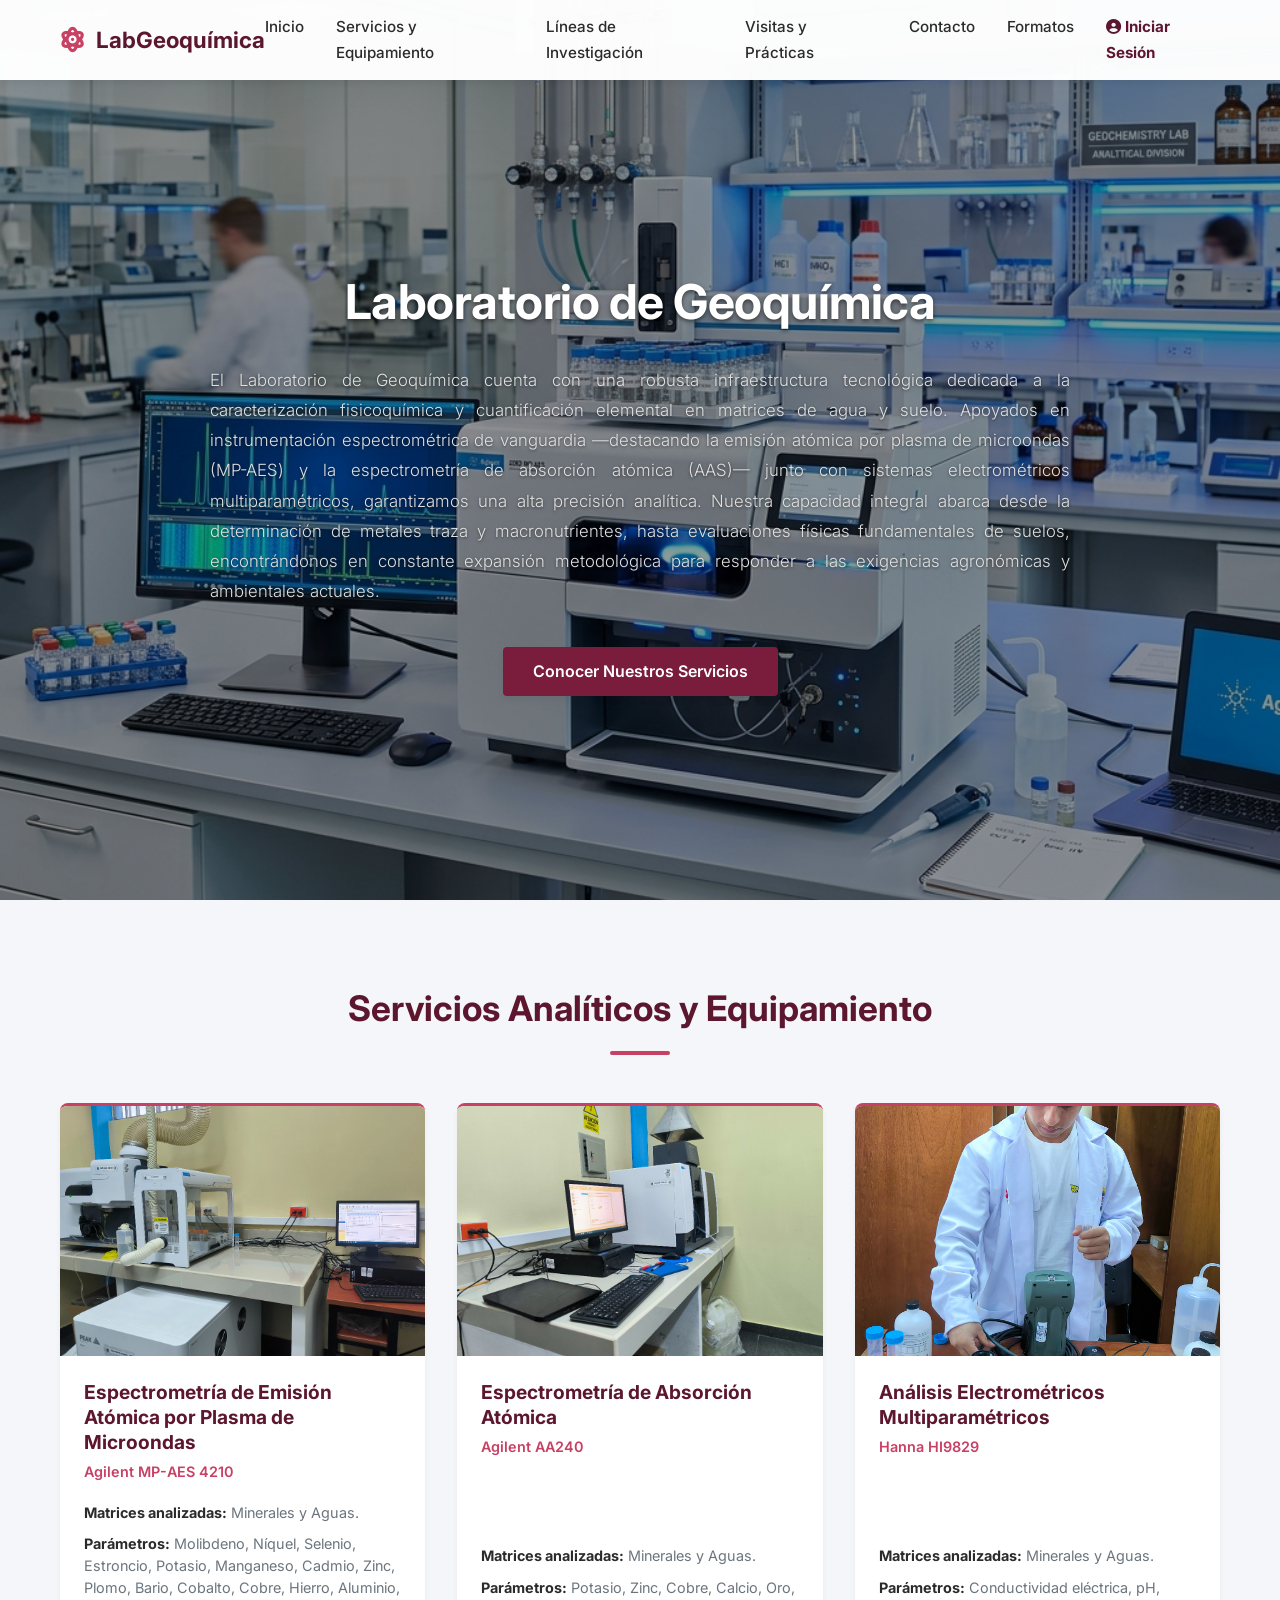
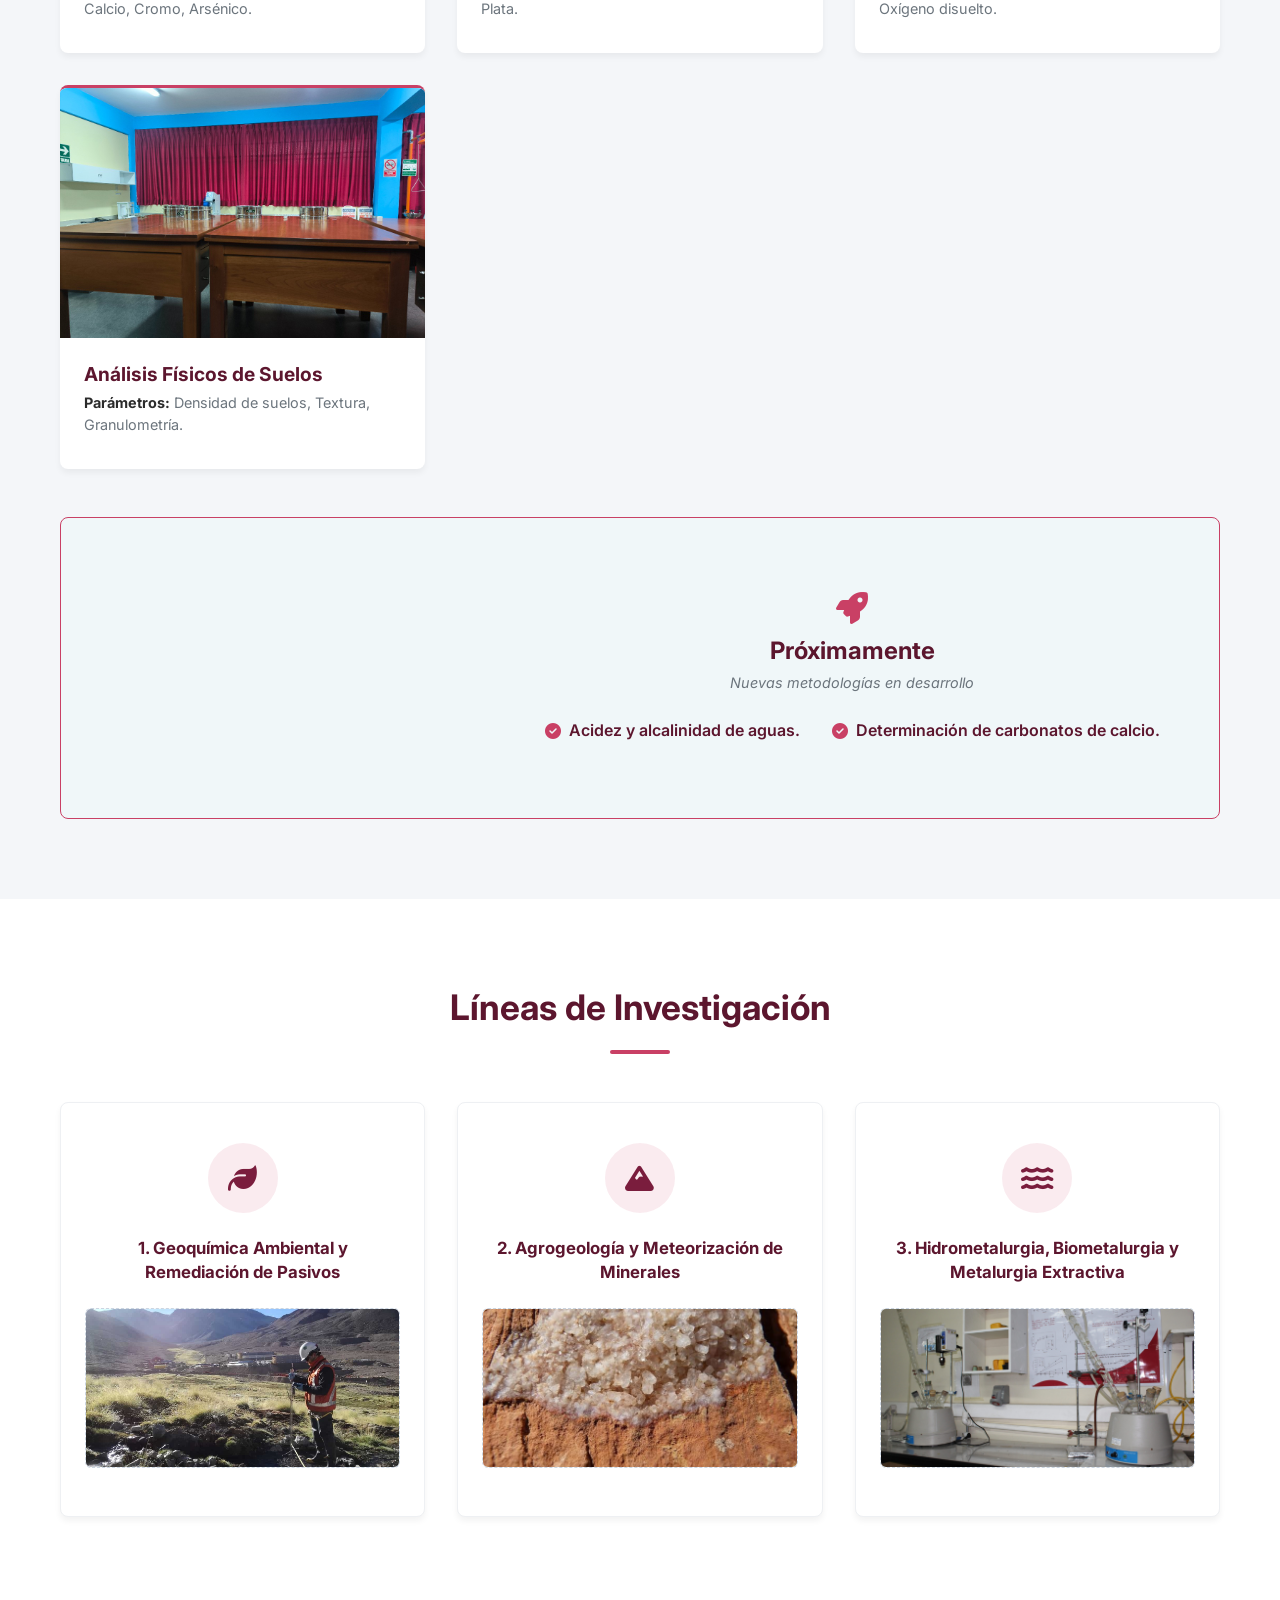
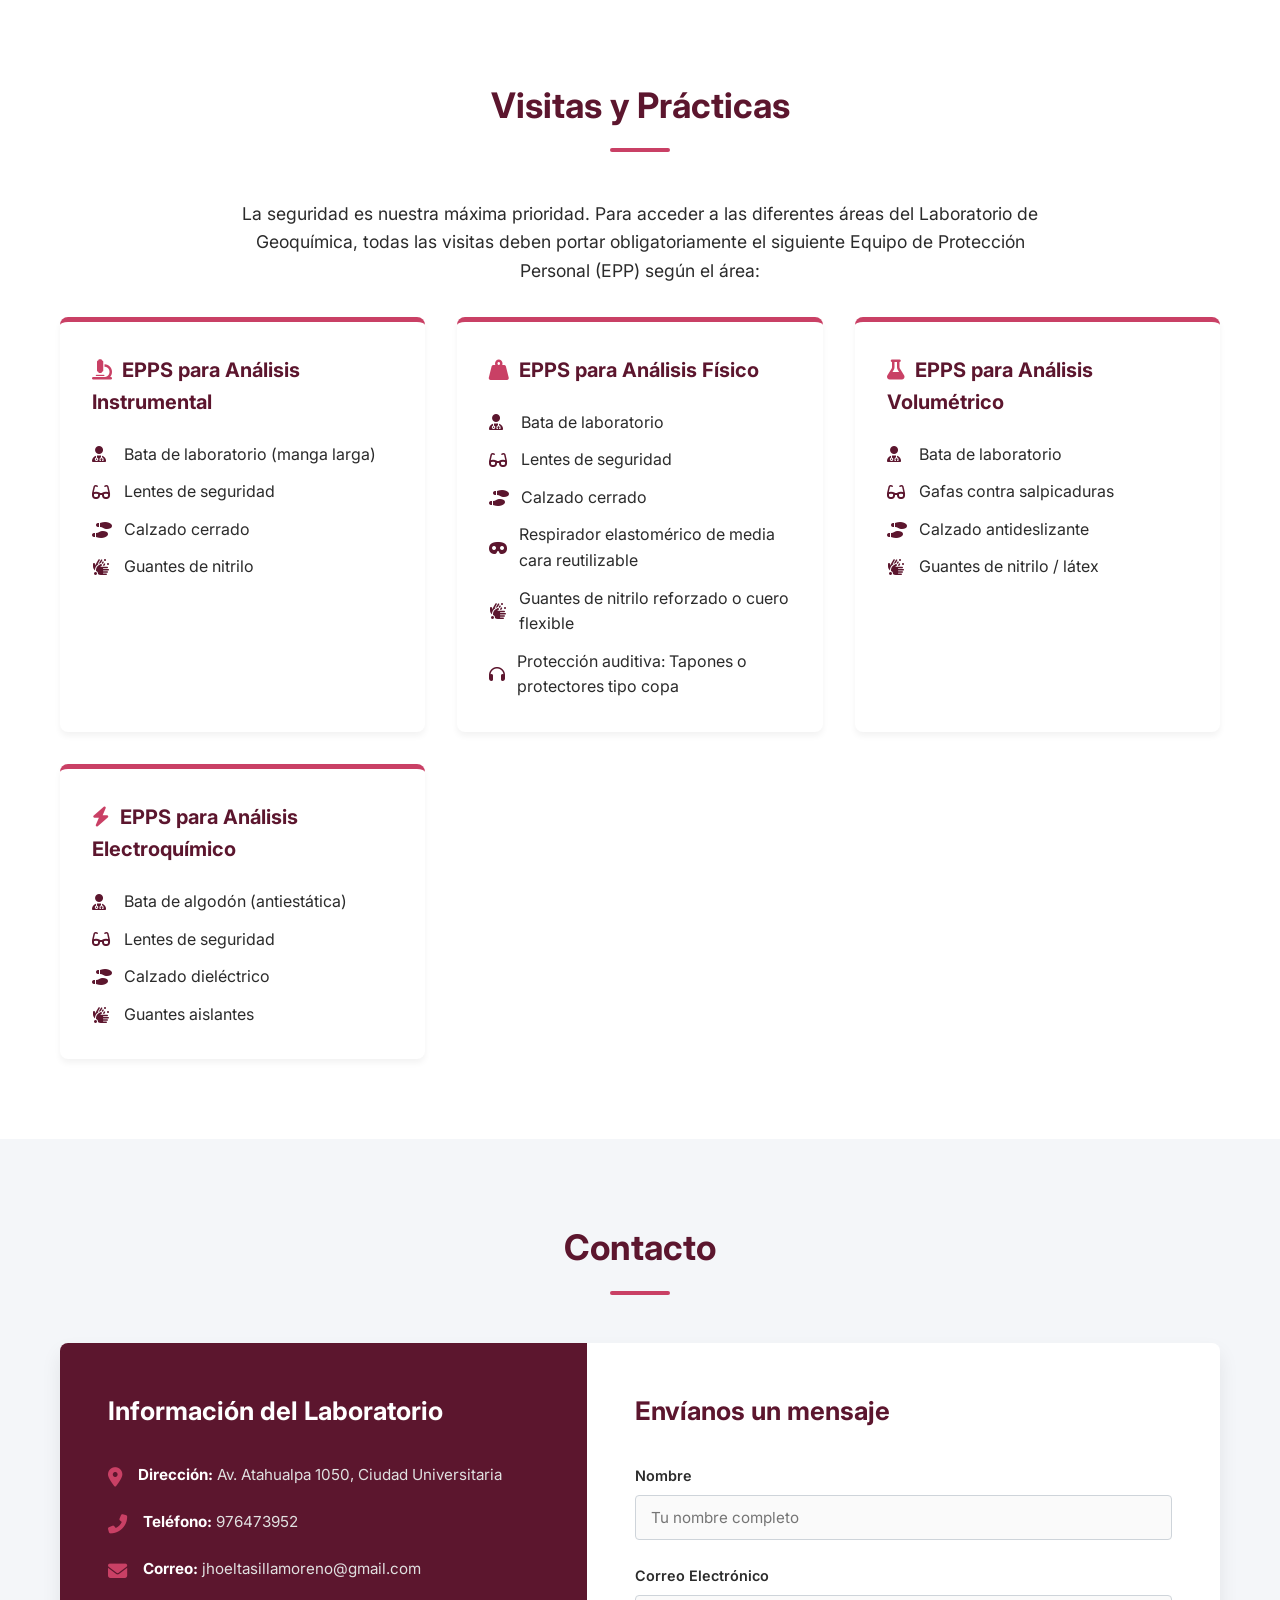
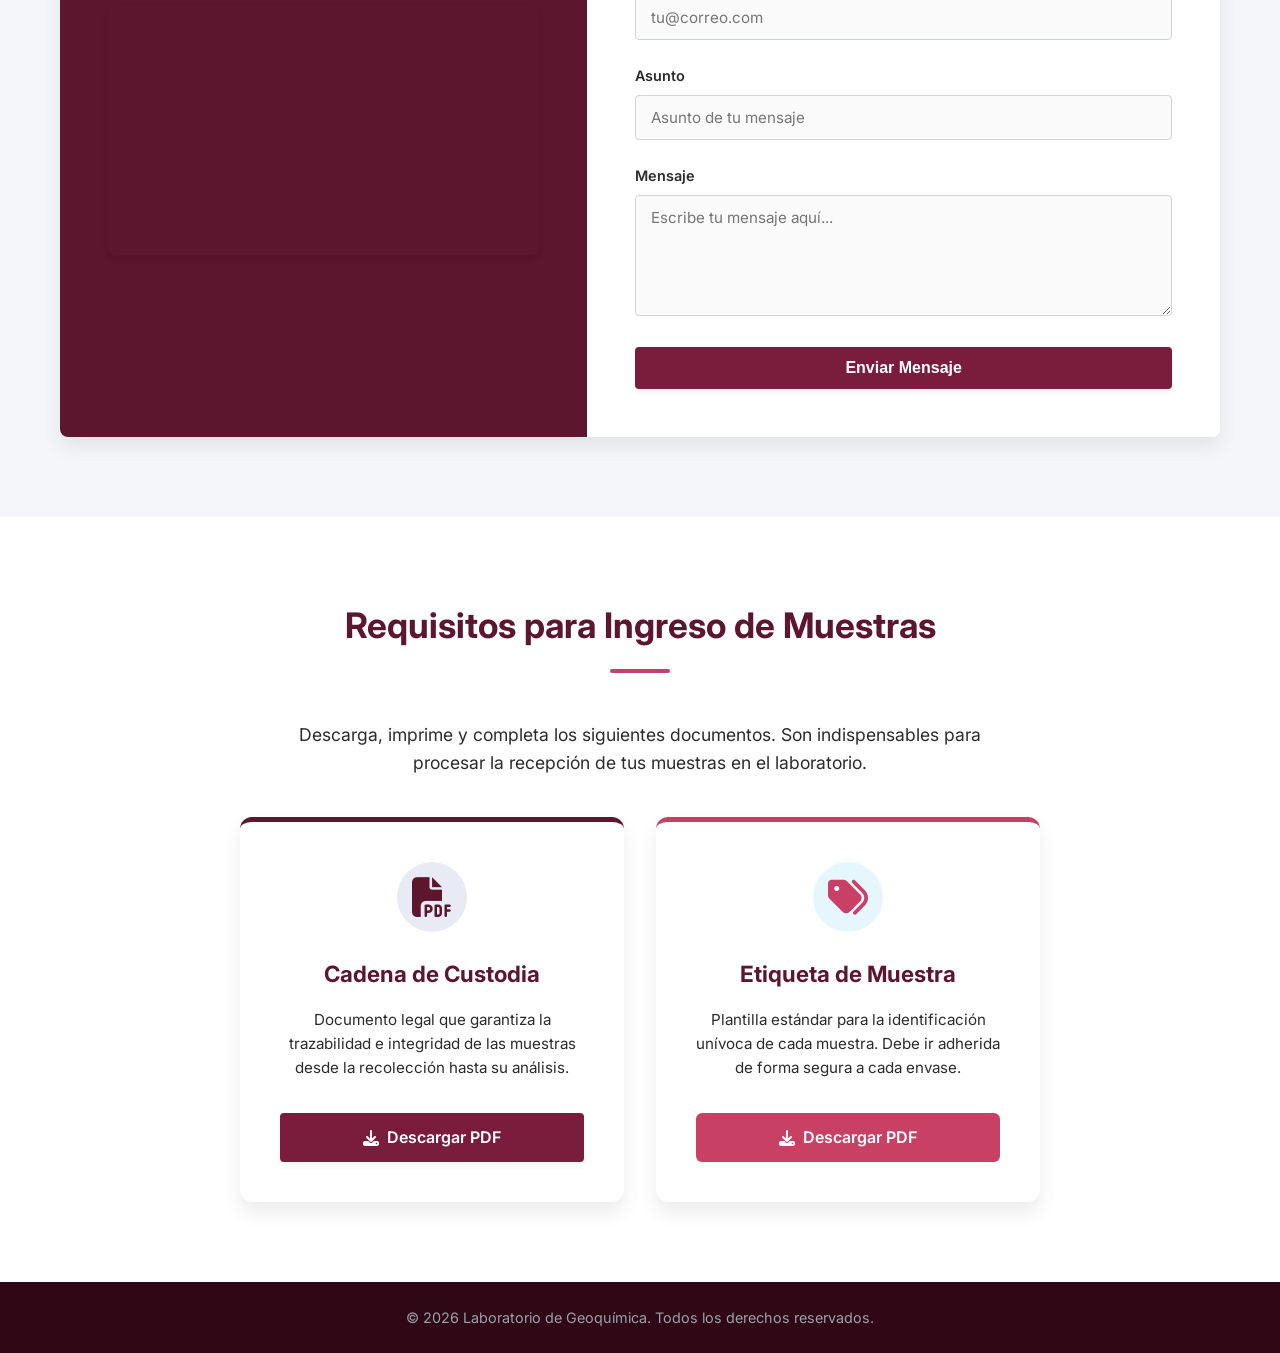
==== commit 087623a5: "Update index.html" ====
--- a/geoquimica_lab/index.html
+++ b/geoquimica_lab/index.html
@@ -22,6 +22,7 @@
                 <li><a href="#investigacion">Líneas de Investigación</a></li>
                 <li><a href="#epp">Visitas y Prácticas</a></li>
                 <li><a href="#contacto">Contacto</a></li>
+                <li><a href="#documentos">Formatos</a></li>
                 <li><a href="#" id="loginBtn" style="color: var(--primary-color); font-weight: 700;"><i class="fas fa-user-circle"></i> Iniciar Sesión</a></li>
             </ul>
             <div class="hamburger">
@@ -266,6 +267,42 @@
         </div>
     </section>
 
+    <!-- Sección Documentos: Requisitos para Ingreso de Muestras -->
+    <section id="documentos" class="section-padding">
+        <div class="container">
+            <h2 class="section-title reveal">Requisitos para Ingreso de Muestras</h2>
+            <p class="reveal" style="margin-bottom: 2.5rem; font-size: 1.1rem; color: var(--text-color); text-align: center; max-width: 700px; margin-left: auto; margin-right: auto;">Descarga, imprime y completa los siguientes documentos. Son indispensables para procesar la recepción de tus muestras en el laboratorio.</p>
+            
+            <div class="grid reveal" style="grid-template-columns: repeat(auto-fit, minmax(300px, 1fr)); gap: 2rem; max-width: 800px; margin: 0 auto;">
+                
+                <!-- Tarjeta Cadena de Custodia -->
+                <div style="background: var(--bg-white); border-radius: 12px; padding: 2.5rem; text-align: center; box-shadow: var(--shadow-md); border-top: 5px solid var(--primary-color); transition: transform 0.3s ease;" onmouseover="this.style.transform='translateY(-5px)'" onmouseout="this.style.transform='translateY(0)'">
+                    <div style="width: 70px; height: 70px; background: rgba(30, 58, 138, 0.1); border-radius: 50%; display: flex; align-items: center; justify-content: center; margin: 0 auto 1.5rem auto;">
+                        <i class="fas fa-file-pdf" style="font-size: 2.5rem; color: var(--primary-color);"></i>
+                    </div>
+                    <h3 style="color: var(--primary-color); font-size: 1.4rem; margin-bottom: 1rem;">Cadena de Custodia</h3>
+                    <p style="color: var(--text-color); margin-bottom: 2rem; font-size: 0.95rem;">Documento legal que garantiza la trazabilidad e integridad de las muestras desde la recolección hasta su análisis.</p>
+                    <a href="cadena_custodia.pdf" download class="btn btn-primary" style="display: inline-flex; align-items: center; gap: 8px; width: 100%; justify-content: center;">
+                        <i class="fas fa-download"></i> Descargar PDF
+                    </a>
+                </div>
+
+                <!-- Tarjeta Etiqueta -->
+                <div style="background: var(--bg-white); border-radius: 12px; padding: 2.5rem; text-align: center; box-shadow: var(--shadow-md); border-top: 5px solid var(--accent-color); transition: transform 0.3s ease;" onmouseover="this.style.transform='translateY(-5px)'" onmouseout="this.style.transform='translateY(0)'">
+                    <div style="width: 70px; height: 70px; background: rgba(14, 165, 233, 0.1); border-radius: 50%; display: flex; align-items: center; justify-content: center; margin: 0 auto 1.5rem auto;">
+                        <i class="fas fa-tags" style="font-size: 2.5rem; color: var(--accent-color);"></i>
+                    </div>
+                    <h3 style="color: var(--primary-color); font-size: 1.4rem; margin-bottom: 1rem;">Etiqueta de Muestra</h3>
+                    <p style="color: var(--text-color); margin-bottom: 2rem; font-size: 0.95rem;">Plantilla estándar para la identificación unívoca de cada muestra. Debe ir adherida de forma segura a cada envase.</p>
+                    <a href="etiqueta_muestra.pdf" download class="btn" style="background: var(--accent-color); color: white; display: inline-flex; align-items: center; gap: 8px; width: 100%; justify-content: center; border-radius: 6px; padding: 0.75rem 1.5rem; font-weight: 600; text-decoration: none; transition: background 0.3s ease;" onmouseover="this.style.background='#0284c7'" onmouseout="this.style.background='var(--accent-color)'">
+                        <i class="fas fa-download"></i> Descargar PDF
+                    </a>
+                </div>
+
+            </div>
+        </div>
+    </section>
+
     <!-- Footer -->
     <footer class="footer">
         <div class="container">
